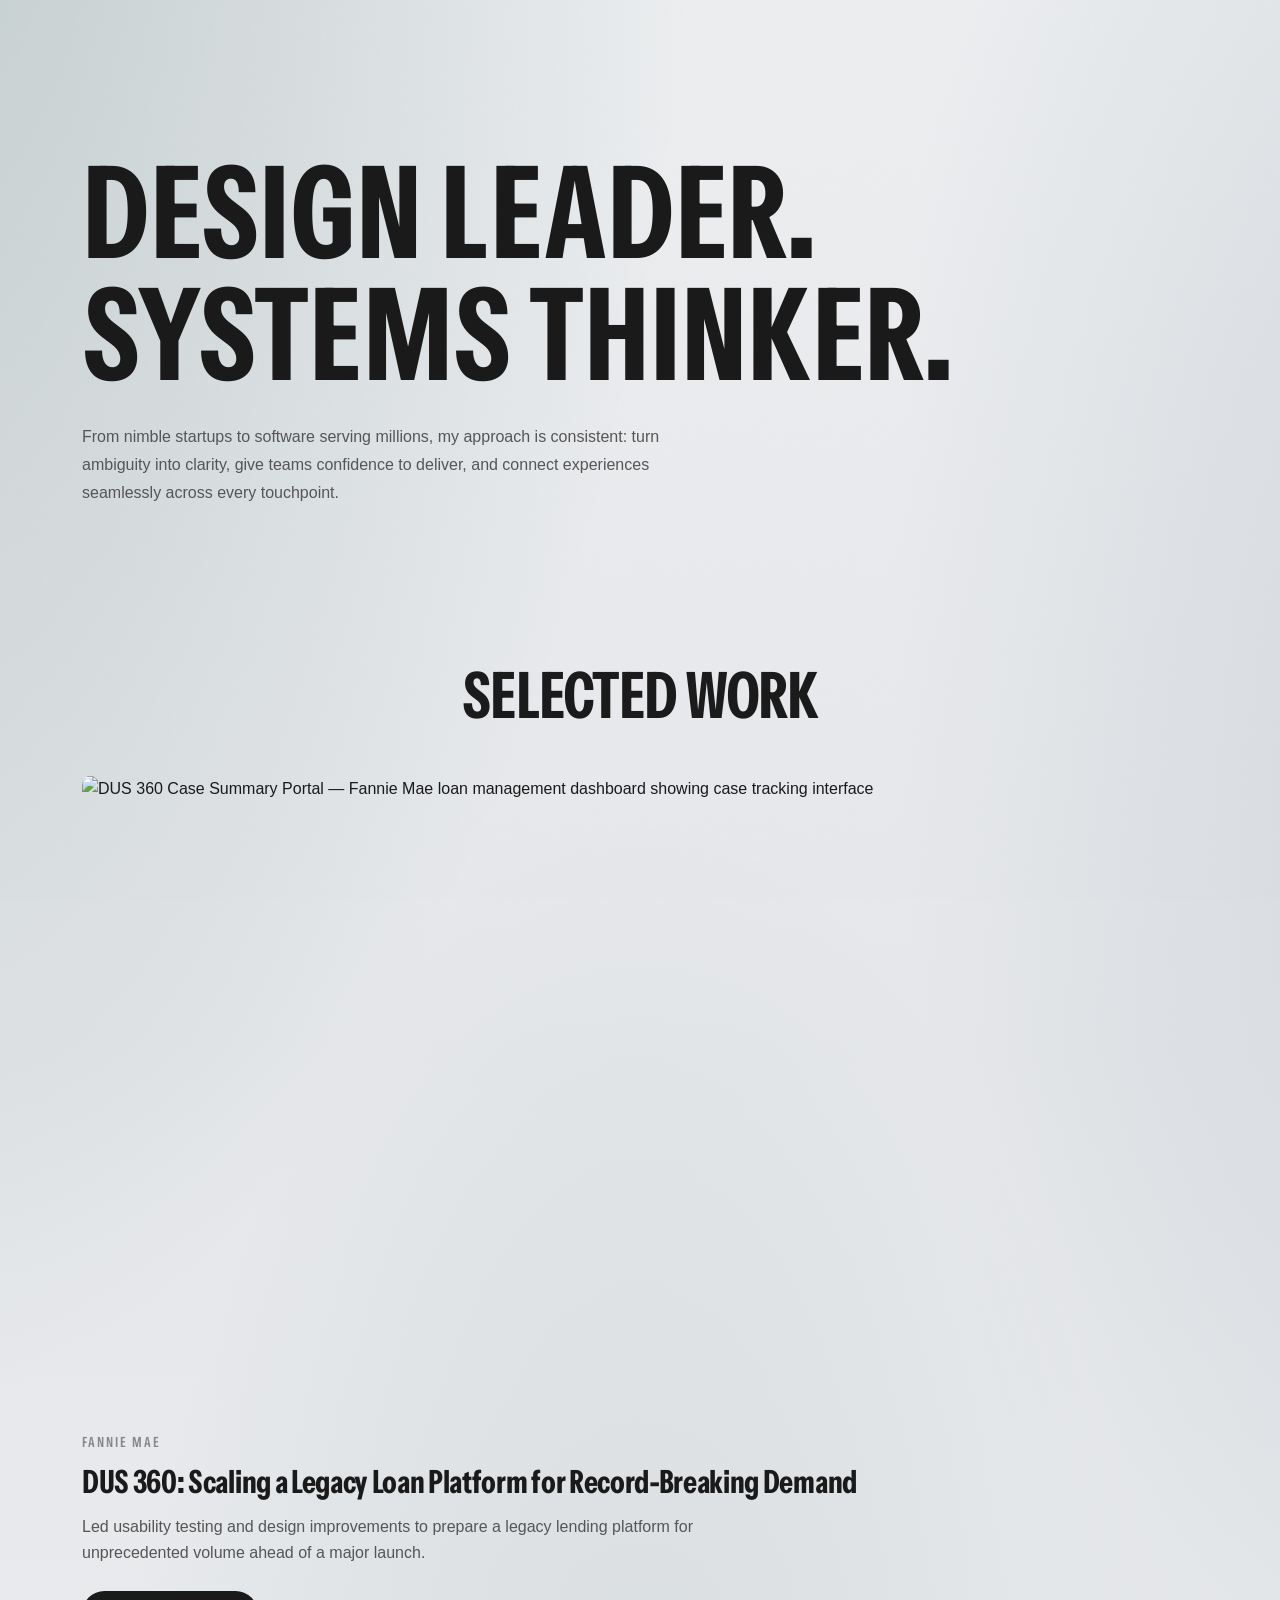
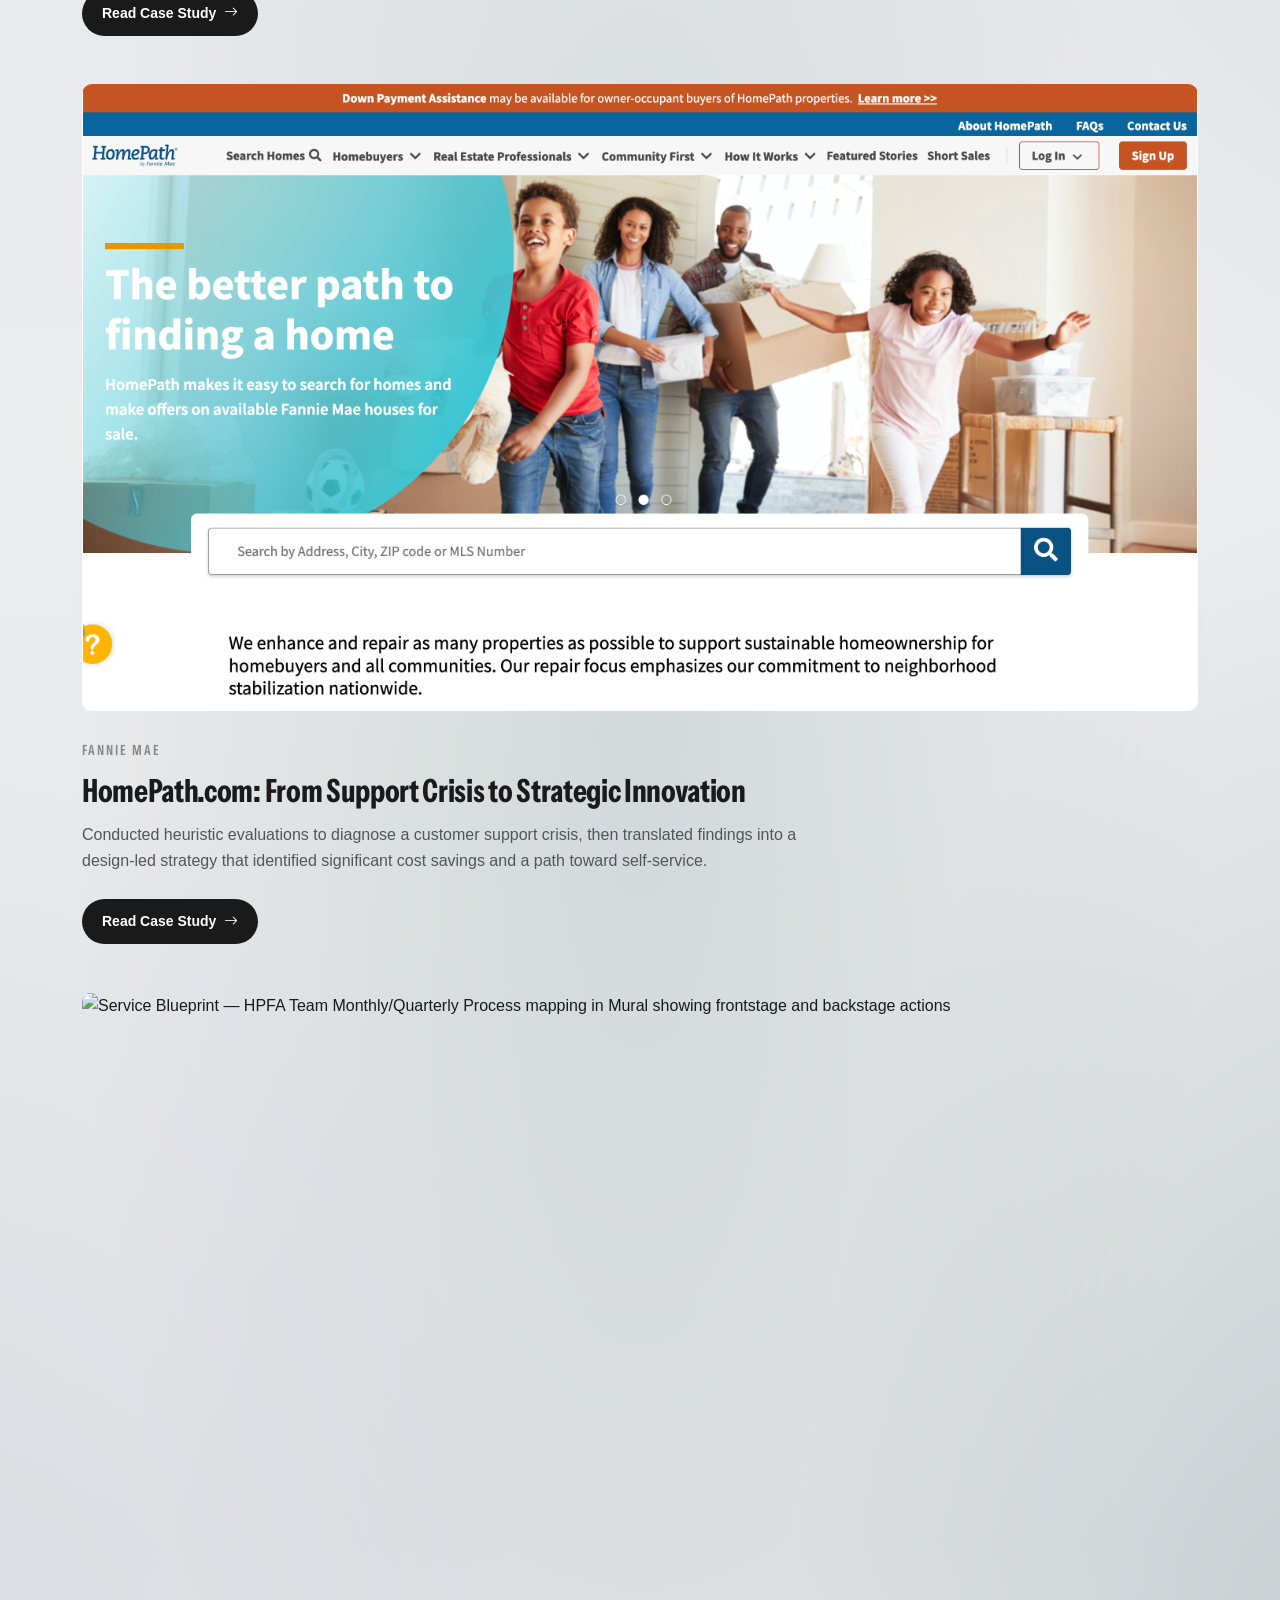
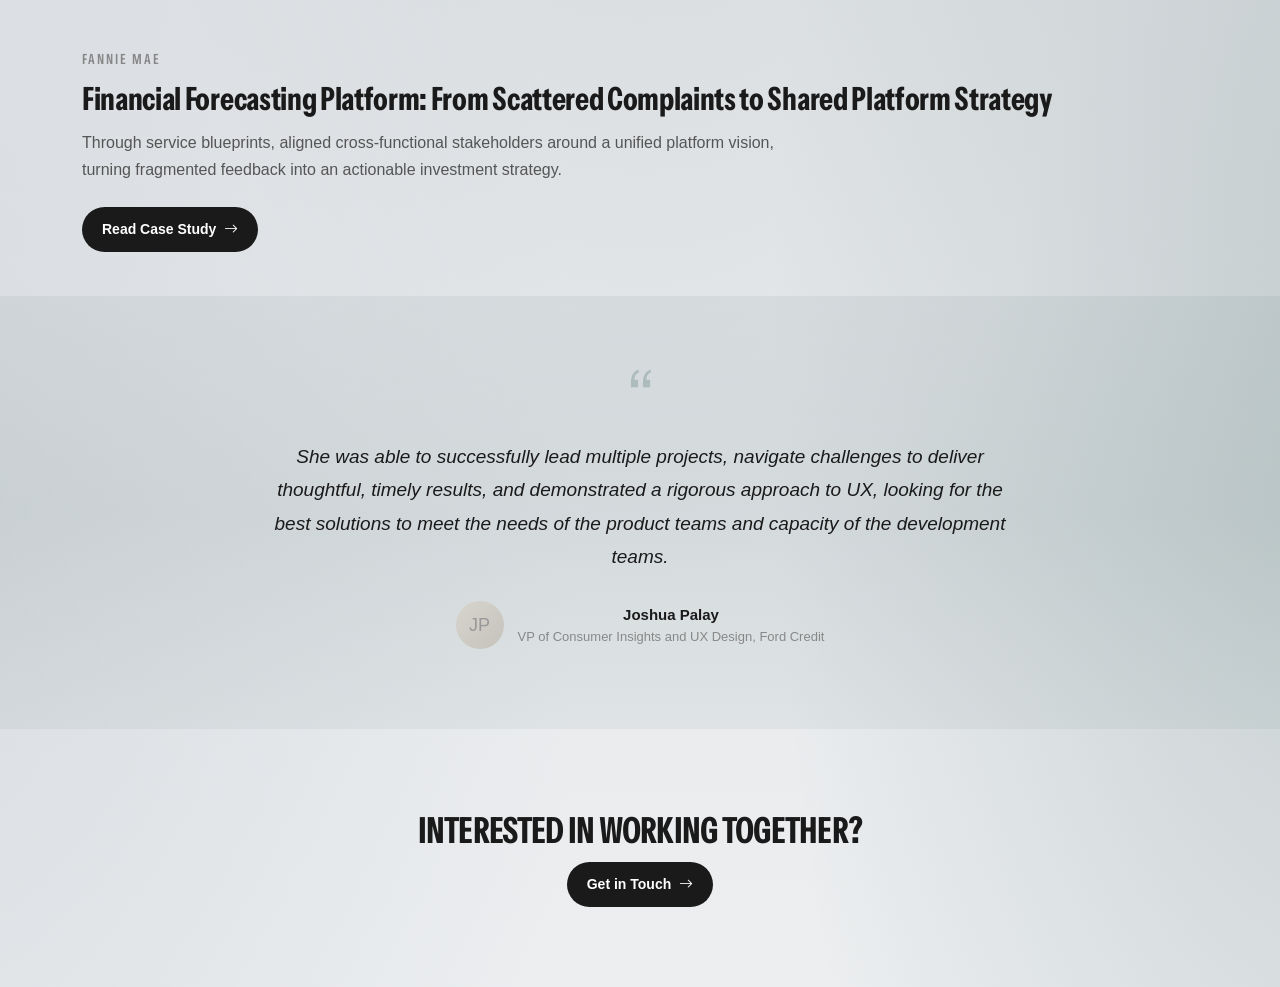
==== index.html @ 7306eaa7 "Initial upload" ====
<!DOCTYPE html>
<html lang="en">
<head>
  <meta charset="UTF-8">
  <meta name="viewport" content="width=device-width, initial-scale=1.0">
  <title>Archana Krishna — Portfolio</title>
  <link rel="stylesheet" href="styles/main.css">
  <link rel="stylesheet" href="https://cdn.jsdelivr.net/npm/tailwindcss@4.2.1/utilities.css">
</head>
<body class="page active" data-active-nav="home" style="position: relative;">
  <div id="nav-placeholder"></div>

  <!-- HERO -->
  <section class="page-section page-section--hero hero hero-text-only">
    <div class="container">
      <div class="row">
        <div class="col-12 col-lg-10">
          <div class="section-hero-text hero-text">
            <h1 class="section-headline hero-headline">DESIGN LEADER.<br>SYSTEMS THINKER.</h1>
            <p class="hero-body">From nimble startups to software serving millions, my approach is consistent: turn ambiguity into clarity, give teams confidence to deliver, and connect experiences seamlessly across every touchpoint.</p>
          </div>
        </div>
      </div>
    </div>
  </section>

  <!-- SELECTED WORK -->
  <div class="section-heading" id="selected-work">
    <div class="container">
      <div class="row">
        <div class="col-12">
          <h2 class="section-title">Selected Work</h2>
        </div>
      </div>
    </div>
  </div>

  <div class="container pb-4">
    <div class="row g-4 g-lg-5">
      <div class="col-12">
        <a href="case-studies/dus360.html" class="case-card" style="text-decoration:none; color:inherit;">
          <div class="card-image dus360-image">
            <img src="images/DUS360HeroImage2.jpg" alt="DUS 360 Case Summary Portal — Fannie Mae loan management dashboard showing case tracking interface">
          </div>
          <div class="card-content">
            <p class="card-eyebrow">Fannie Mae</p>
            <h3 class="card-title">DUS 360: Scaling a Legacy Loan Platform for Record-Breaking Demand</h3>
            <p class="card-desc">Led usability testing and design improvements to prepare a legacy lending platform for unprecedented volume ahead of a major launch.</p>
            <span class="btn btn-primary">Read Case Study <i class="bi bi-arrow-right" aria-hidden="true"></i></span>
          </div>
        </a>
      </div>
      <div class="col-12">
        <a href="case-studies/homepath.html" class="case-card" style="text-decoration:none; color:inherit;">
          <div class="card-image homepath-image">
            <img src="images/Homepath_hero_image_V2.png" alt="HomePath.com homepage — Fannie Mae property search platform for homebuyers">
          </div>
          <div class="card-content">
            <p class="card-eyebrow">Fannie Mae</p>
            <h3 class="card-title">HomePath.com: From Support Crisis to Strategic Innovation</h3>
            <p class="card-desc">Conducted heuristic evaluations to diagnose a customer support crisis, then translated findings into a design-led strategy that identified significant cost savings and a path toward self-service.</p>
            <span class="btn btn-primary">Read Case Study <i class="bi bi-arrow-right" aria-hidden="true"></i></span>
          </div>
        </a>
      </div>
      <div class="col-12">
        <a href="case-studies/forecasting.html" class="case-card" style="text-decoration:none; color:inherit;">
          <div class="card-image sf3-image">
            <img src="images/Service%2BBlueprint%20(use%20as%20hero%20image)%20.png" alt="Service Blueprint — HPFA Team Monthly/Quarterly Process mapping in Mural showing frontstage and backstage actions">
          </div>
          <div class="card-content">
            <p class="card-eyebrow">Fannie Mae</p>
            <h3 class="card-title">Financial Forecasting Platform: From Scattered Complaints to Shared Platform Strategy</h3>
            <p class="card-desc">Through service blueprints, aligned cross-functional stakeholders around a unified platform vision, turning fragmented feedback into an actionable investment strategy.</p>
            <span class="btn btn-primary">Read Case Study <i class="bi bi-arrow-right" aria-hidden="true"></i></span>
          </div>
        </a>
      </div>
    </div>
  </div>

  <!-- HOMEPAGE TESTIMONIAL -->
  <section class="page-section page-section--testimonial testimonial-section">
    <div class="container">
      <div class="row">
        <div class="col-12 col-lg-10 col-xl-8 mx-auto">
          <div class="testimonial-inner">
            <div class="testimonial-quote-mark">&ldquo;</div>
            <p class="testimonial-text">She was able to successfully lead multiple projects, navigate challenges to deliver thoughtful, timely results, and demonstrated a rigorous approach to UX, looking for the best solutions to meet the needs of the product teams and capacity of the development teams.</p>
            <div class="testimonial-author">
              <div class="testimonial-avatar">
                <div class="testimonial-avatar-placeholder">JP</div>
              </div>
              <div>
                <div class="testimonial-name">Joshua Palay</div>
                <div class="testimonial-role">VP of Consumer Insights and UX Design, Ford Credit</div>
              </div>
            </div>
          </div>
        </div>
      </div>
    </div>
  </section>

  <!-- CONTACT CTA -->
  <section class="page-section page-section--contact-cta contact-cta-section">
    <div class="container">
      <div class="row">
        <div class="col-12 text-center">
          <h2 class="contact-heading">Interested in working together?</h2>
          <button class="btn btn-primary" onclick="window.open('https://www.linkedin.com/in/archkrishna/', '_blank')">Get in Touch <i class="bi bi-arrow-right" aria-hidden="true"></i></button>
        </div>
      </div>
    </div>
  </section>

  <div id="footer-placeholder"></div>

  <script src="js/load-common.js"></script>
</body>
</html>
---- styles/main.css ----
@import url("https://fonts.googleapis.com/css2?family=Bebas+Neue&family=Instrument+Sans:wdth,wght@75,400;75,500;75,600;75,700;75,800&display=block");
@import url("https://cdn.jsdelivr.net/npm/bootstrap@5.3/dist/css/bootstrap.min.css");
@import url("https://cdn.jsdelivr.net/npm/bootstrap-icons@1.13.1/font/bootstrap-icons.min.css");

/* variables has to be first */

@import "variables.css";
@import "buttons.css";
@import "layout.css";
@import "nav.css";
@import "hero.css";
@import "cards.css";
@import "testimonial.css";
@import "contact.css";
@import "footer.css";
@import "about.css";
@import "case-study.css";
@import "resume.css";
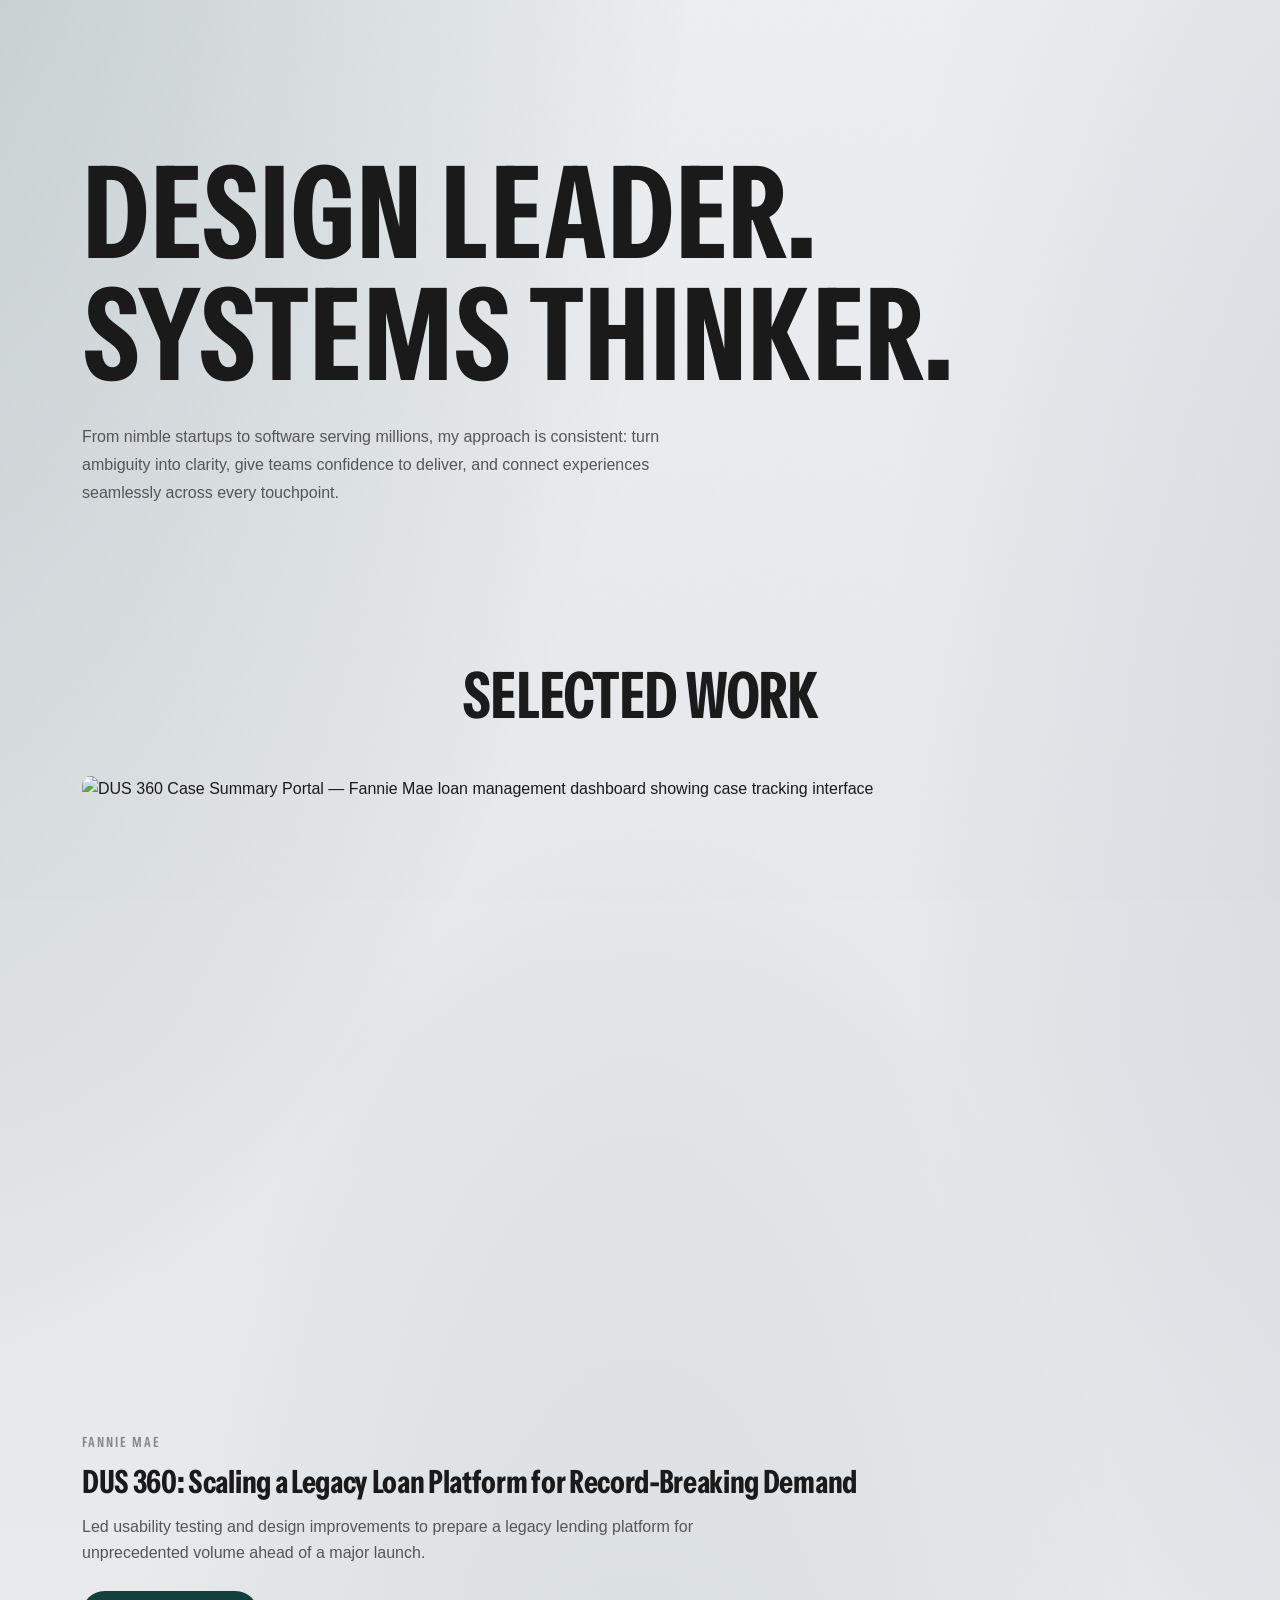
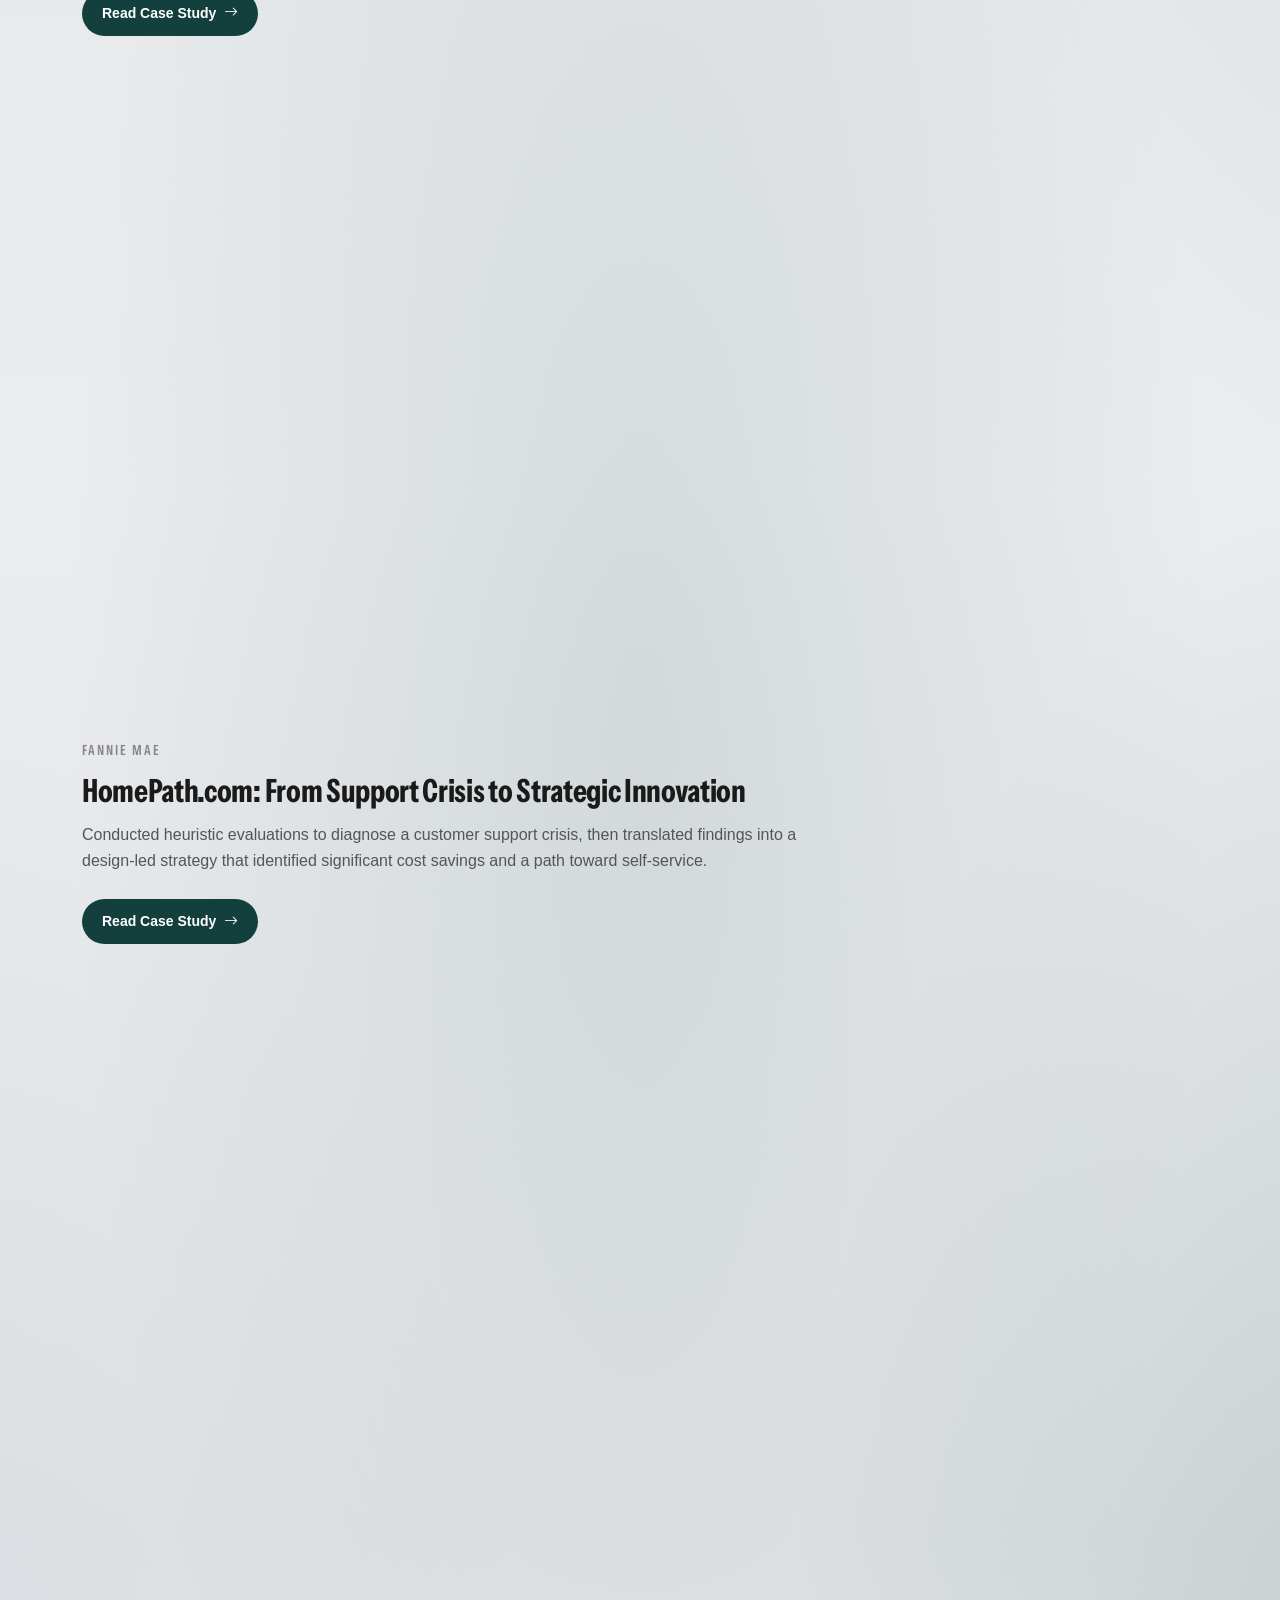
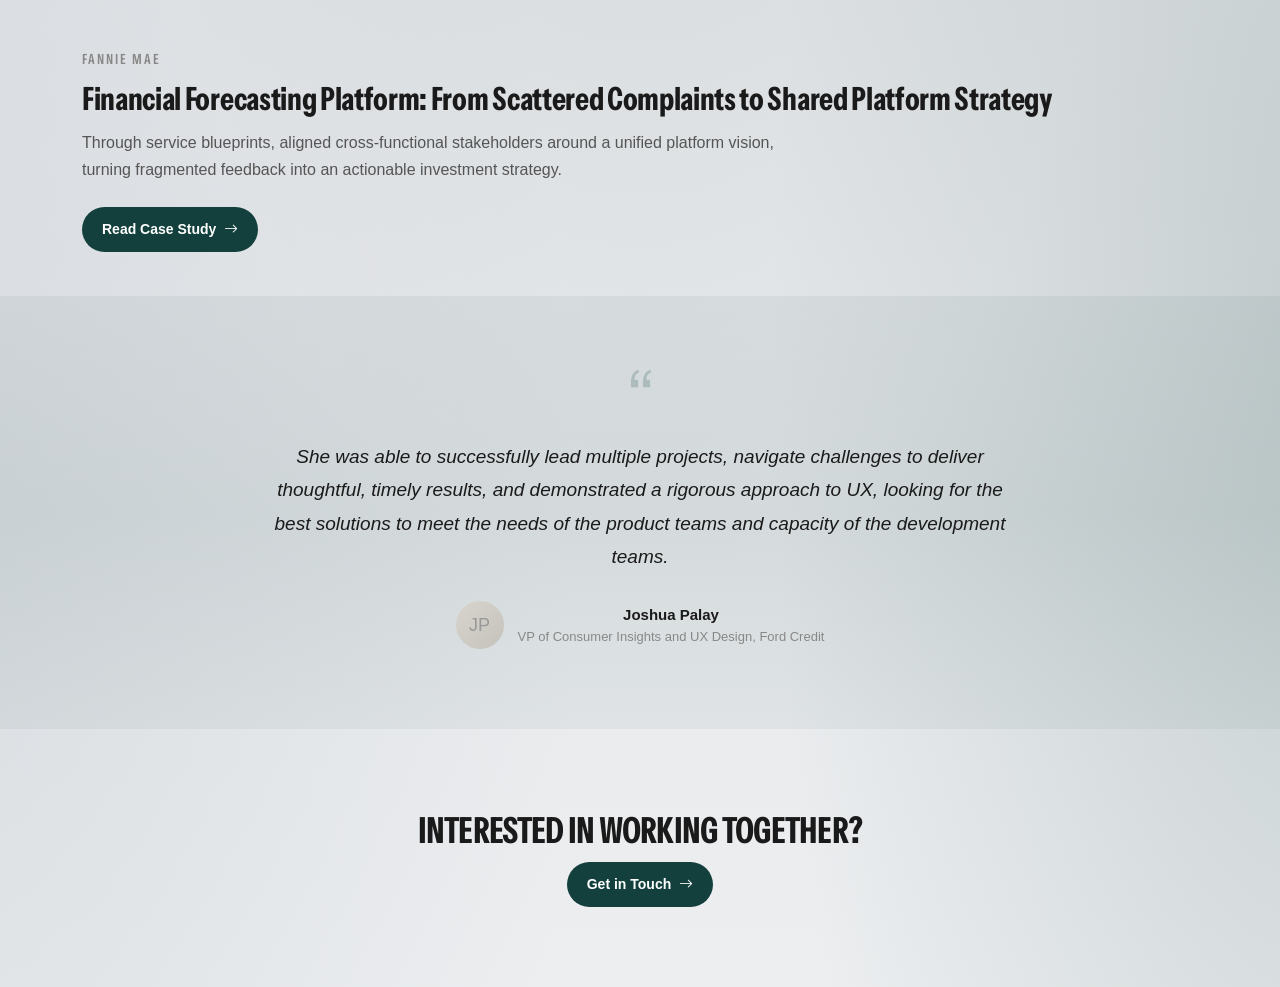
==== commit 4c12e01f: "Add OG meta tags and update page title Title updated to "Archana Krishna | Lead Design Strategist". " ====
--- a/index.html
+++ b/index.html
@@ -3,7 +3,12 @@
 <head>
   <meta charset="UTF-8">
   <meta name="viewport" content="width=device-width, initial-scale=1.0">
-  <title>Archana Krishna — Portfolio</title>
+  <title>Archana Krishna | Lead Design Strategist</title>
+  <meta property="og:title" content="Archana Krishna | Lead Design Strategist">
+  <meta property="og:description" content="From nimble startups to software serving millions — turning ambiguity into clarity, giving teams confidence to deliver, and connecting experiences across every touchpoint.">
+  <meta property="og:image" content="https://archanakrishna.com/images/headshot-cropped.jpg">
+  <meta property="og:url" content="https://archanakrishna.com/">
+  <meta property="og:type" content="website">
   <link rel="stylesheet" href="styles/main.css">
   <link rel="stylesheet" href="https://cdn.jsdelivr.net/npm/tailwindcss@4.2.1/utilities.css">
 </head>
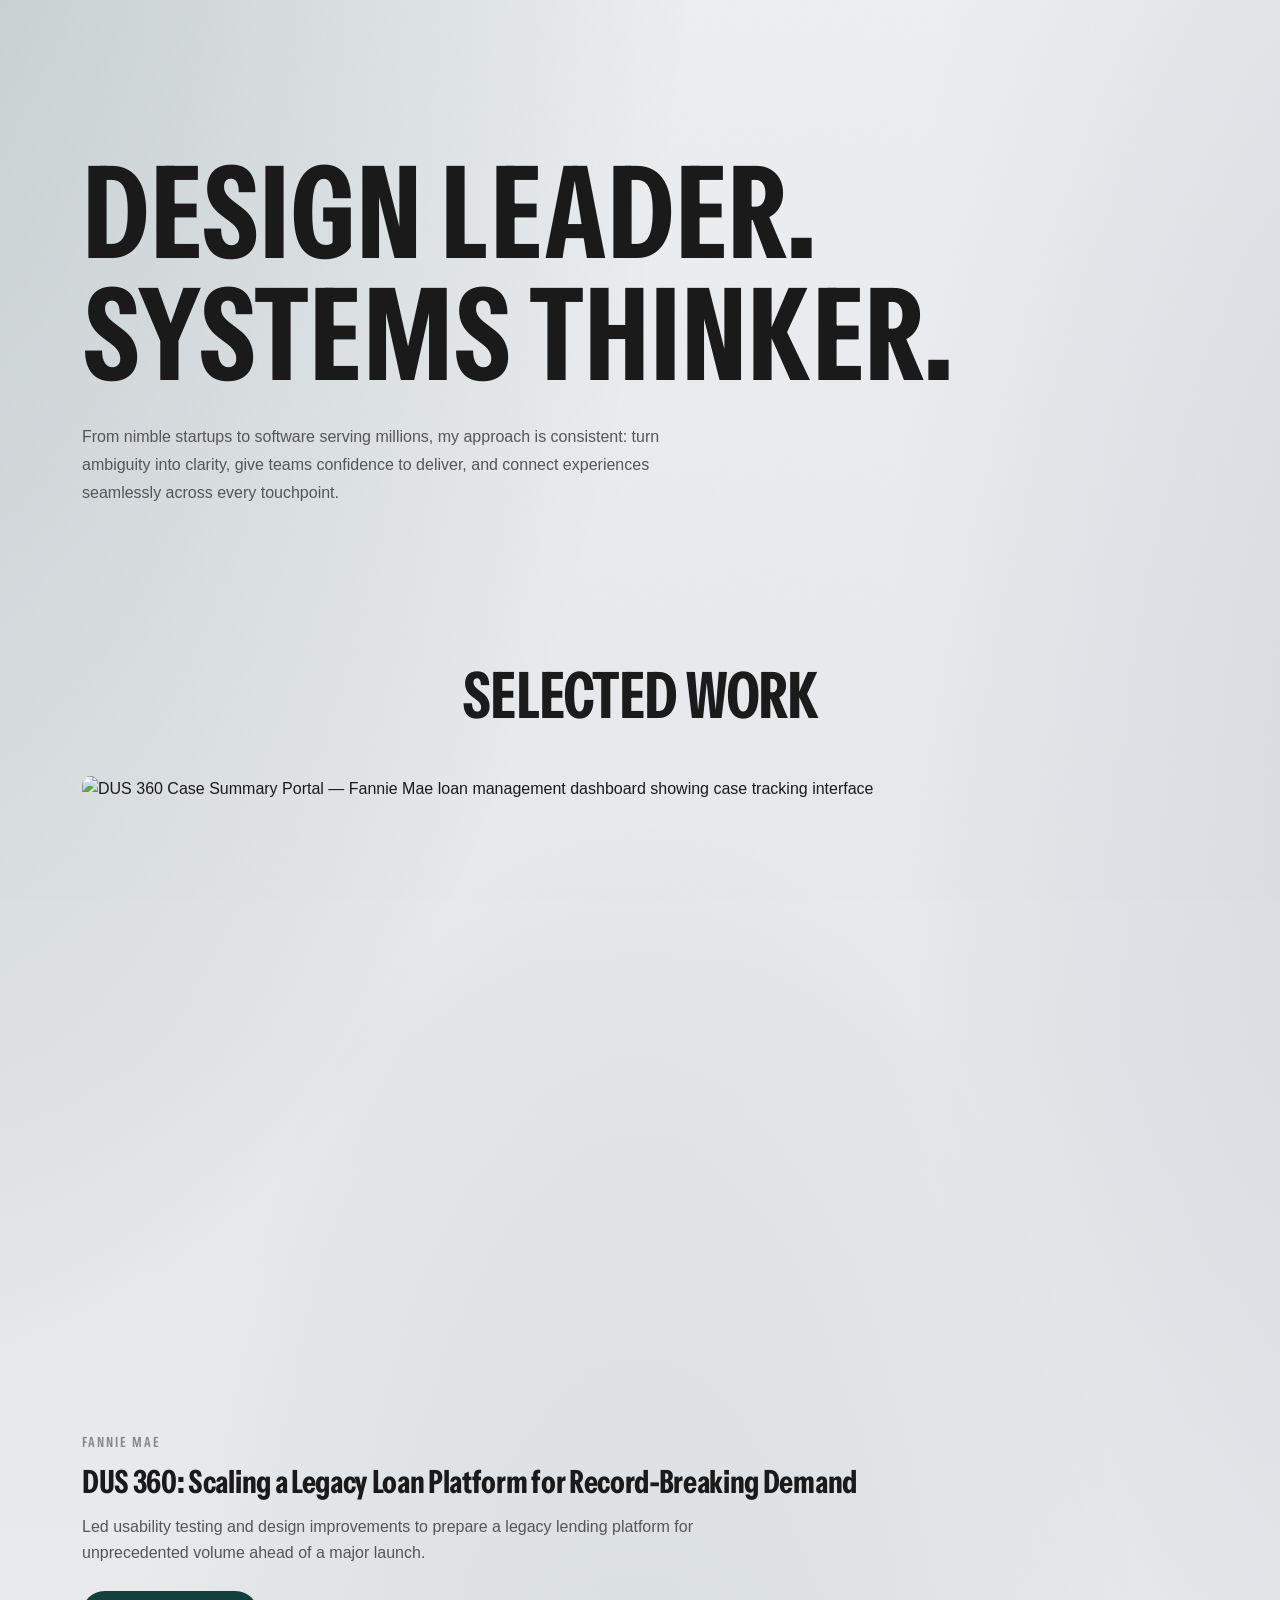
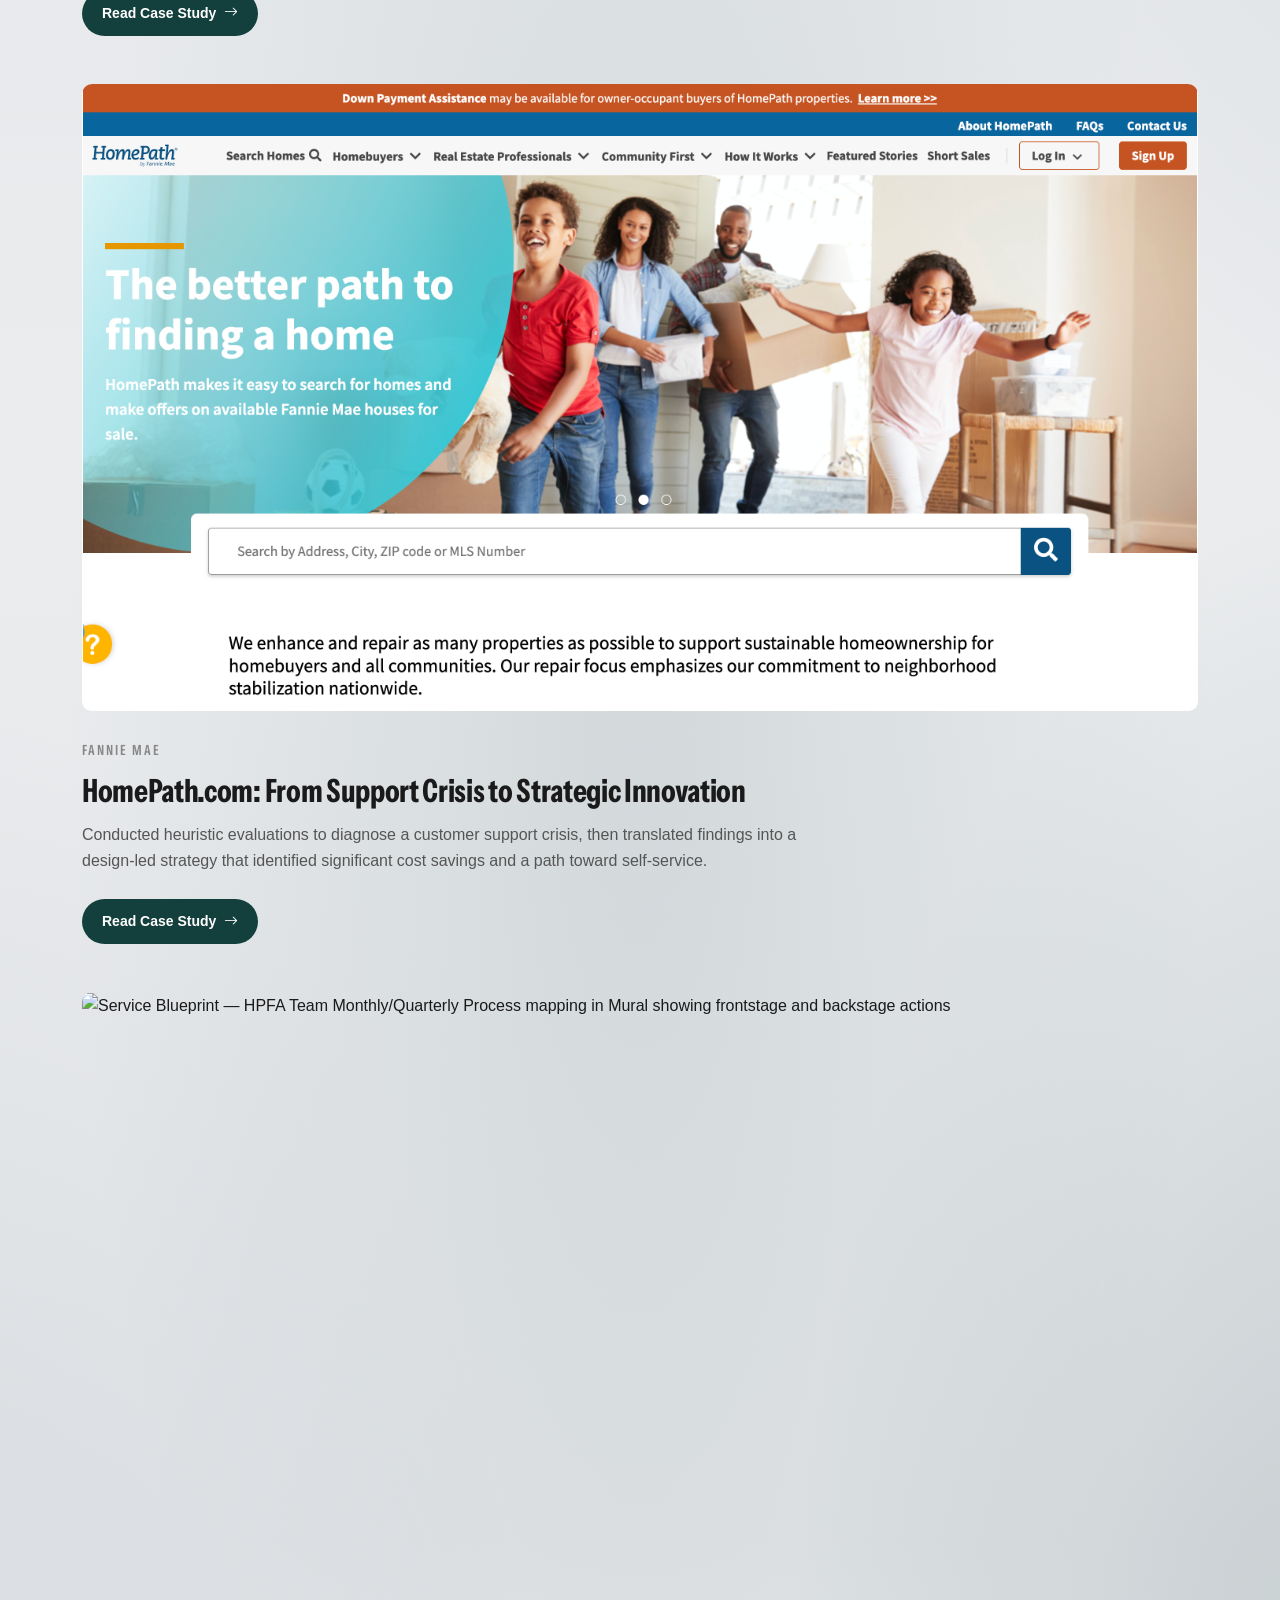
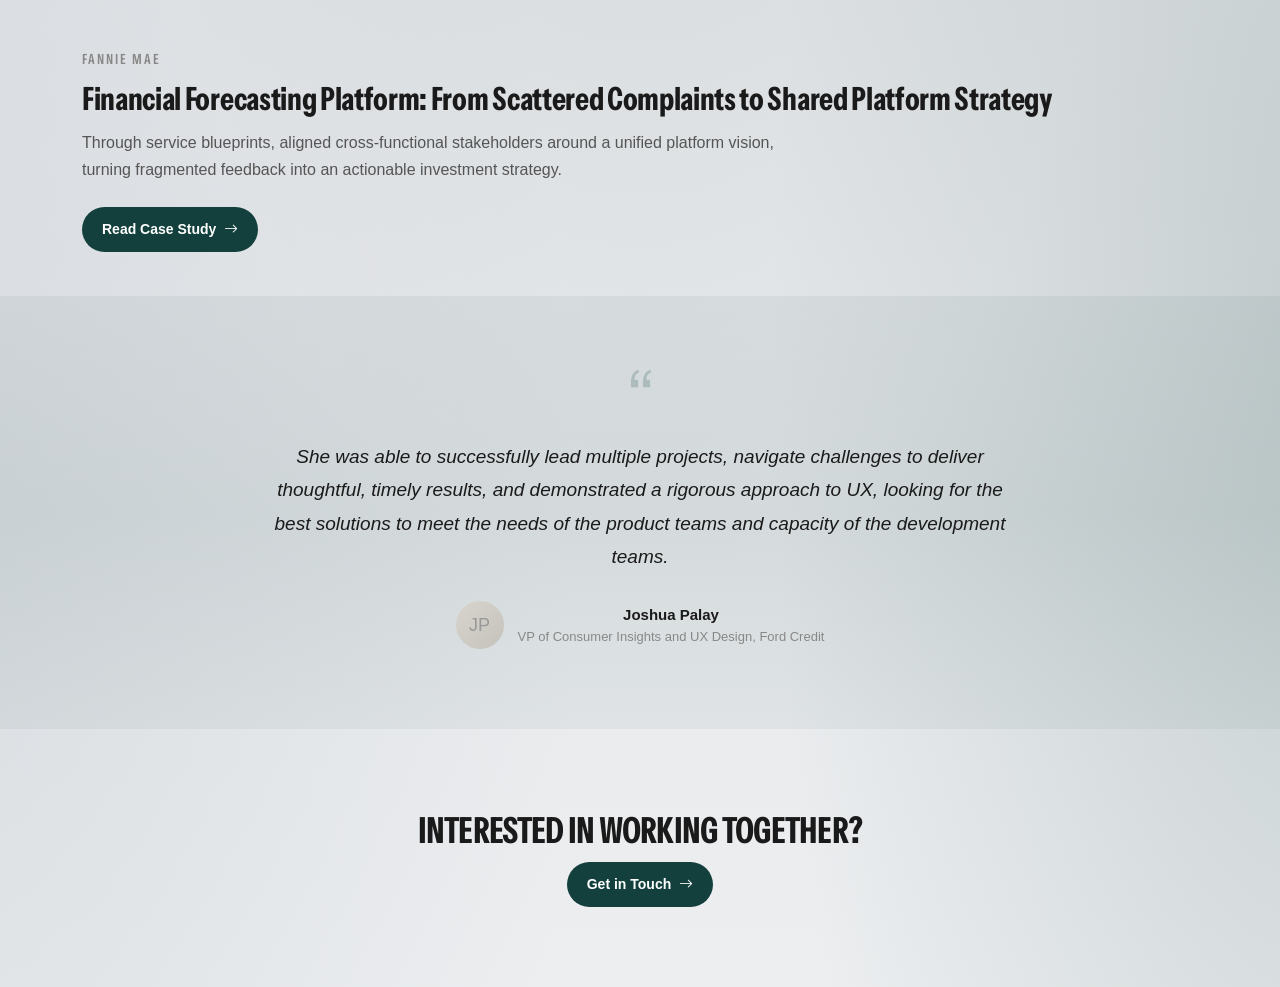
==== commit 476245f0: "Update og:title to "Archana Krishna Portfolio" Co-Authored-By: Claude Sonnet 4.6 <noreply@anthropic." ====
--- a/index.html
+++ b/index.html
@@ -4,7 +4,7 @@
   <meta charset="UTF-8">
   <meta name="viewport" content="width=device-width, initial-scale=1.0">
   <title>Archana Krishna | Lead Design Strategist</title>
-  <meta property="og:title" content="Archana Krishna | Lead Design Strategist">
+  <meta property="og:title" content="Archana Krishna Portfolio">
   <meta property="og:description" content="From nimble startups to software serving millions — turning ambiguity into clarity, giving teams confidence to deliver, and connecting experiences across every touchpoint.">
   <meta property="og:image" content="https://archanakrishna.com/images/headshot-cropped.jpg">
   <meta property="og:url" content="https://archanakrishna.com/">
